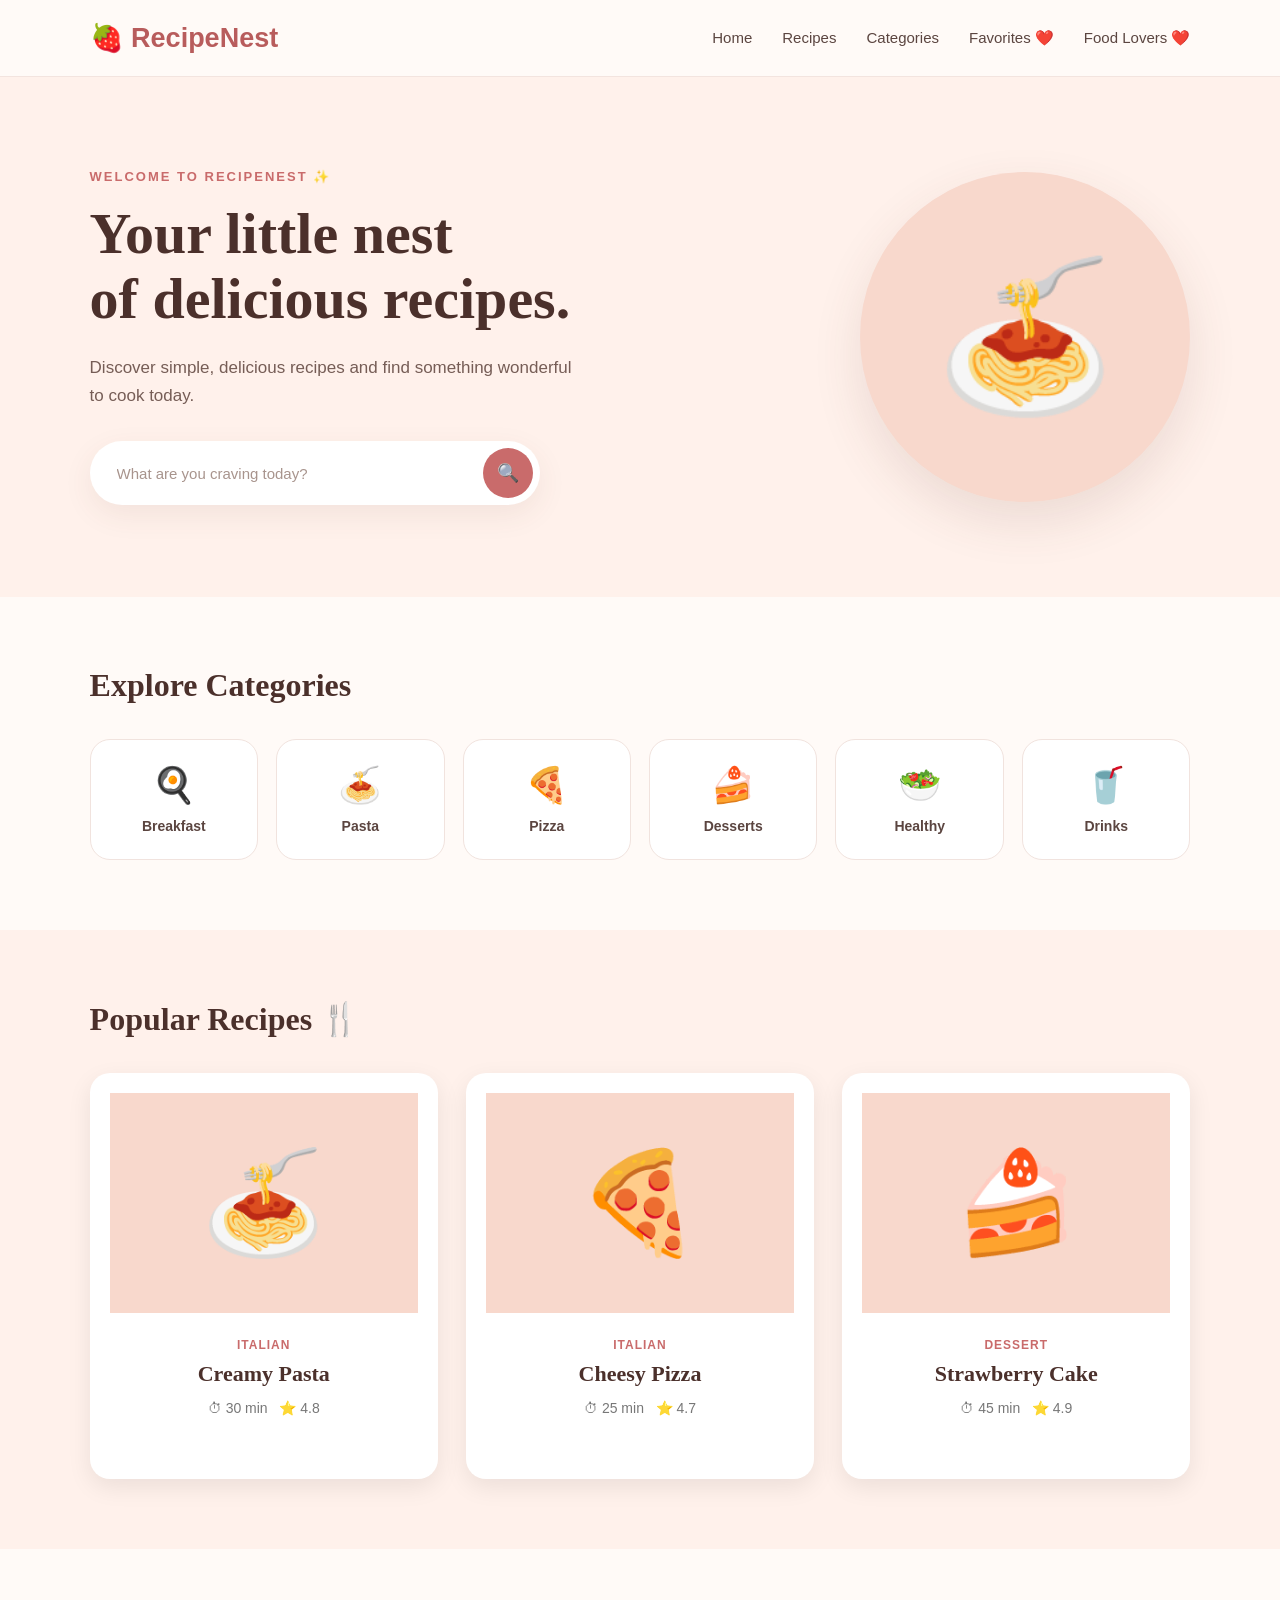
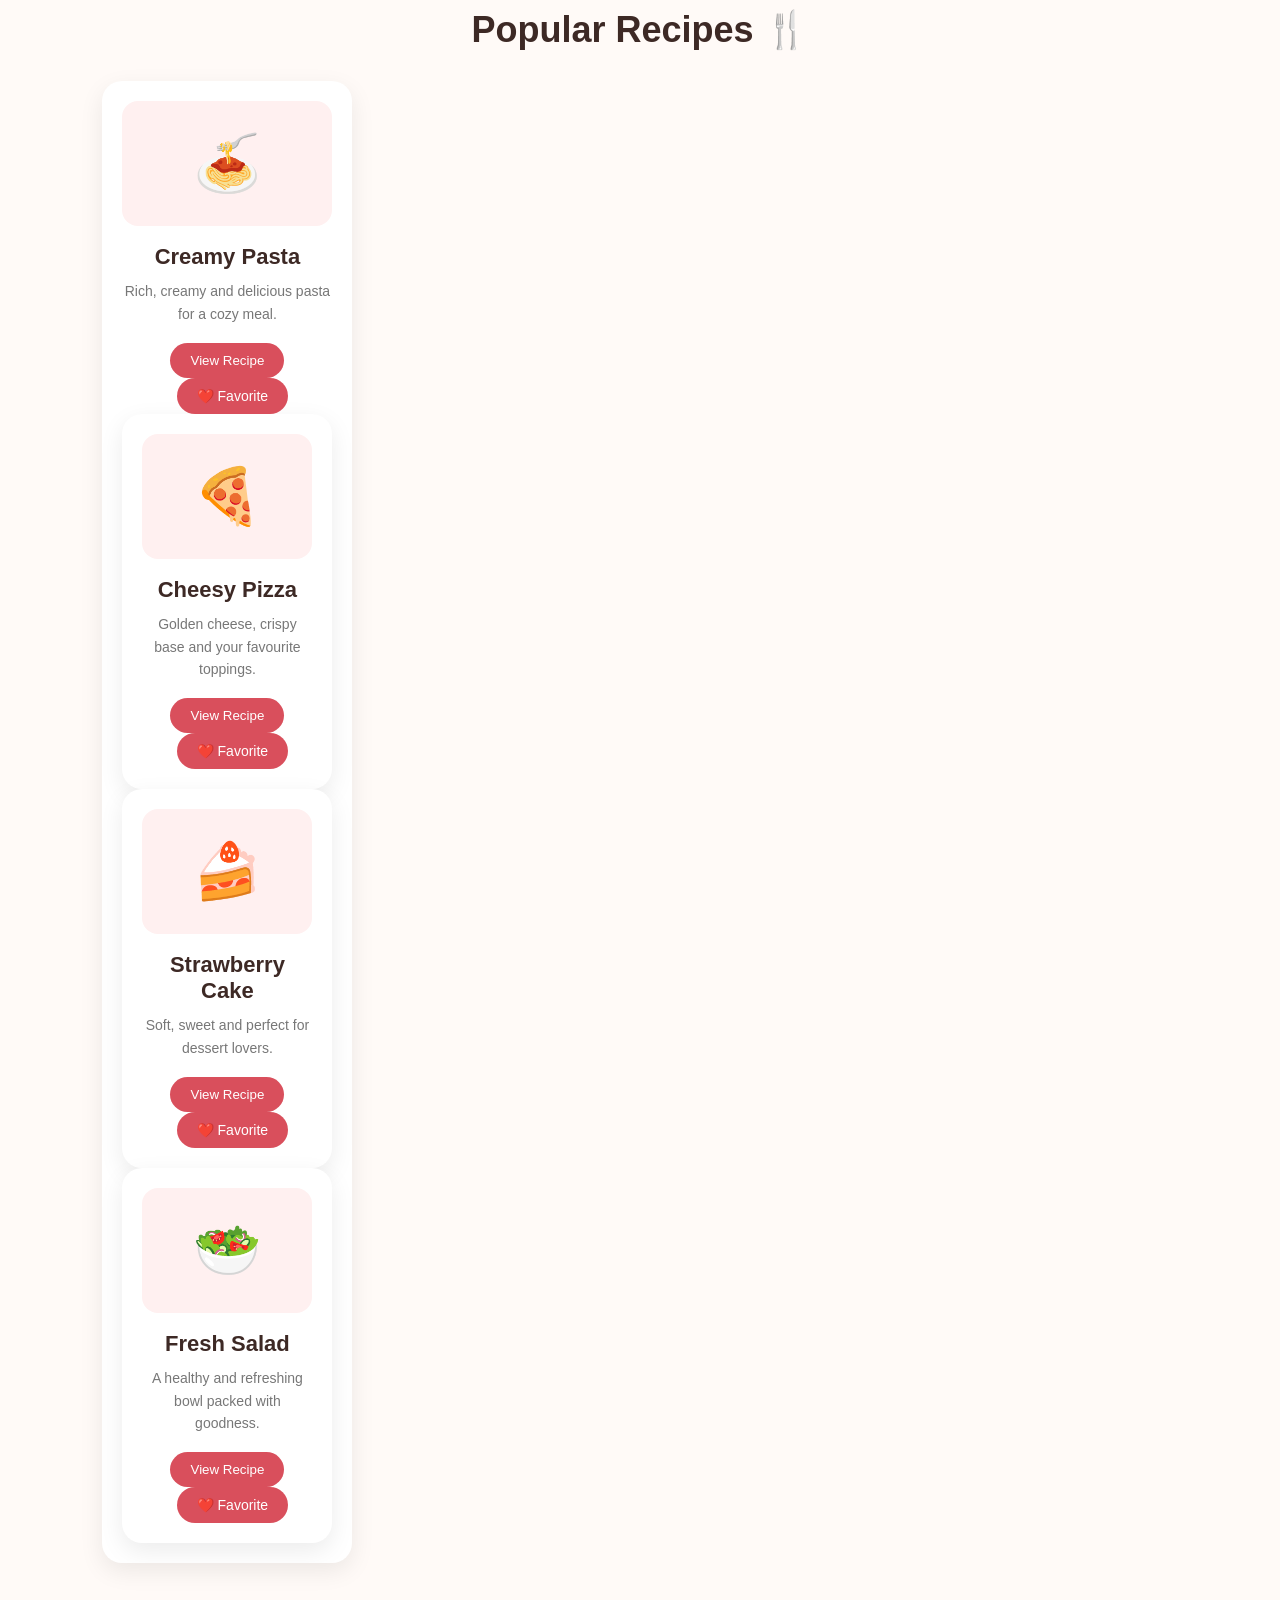
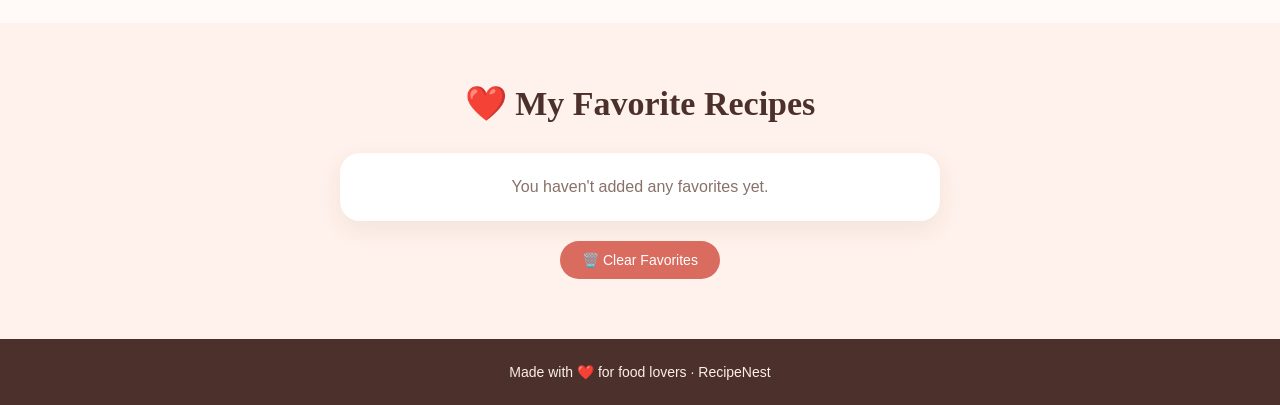
==== index.html @ f2e5ed8f "Add files via upload" ====
<!DOCTYPE html>
<html lang="en">
<head>
    <meta charset="UTF-8">
    <meta name="viewport" content="width=device-width, initial-scale=1.0">

    <title>RecipeNest</title>

    <link rel="stylesheet" href="style.css">
</head>

<body>

    <header>
        <div class="logo">🍓 RecipeNest</div>

        <nav>
    <a href="#">Home</a>
    <a href="#">Recipes</a>
    <a href="#">Categories</a>
    <a href="#" id="favoritesLink">Favorites ❤️</a>
    <a href="community.html">Food Lovers ❤️</a>
</nav>    

</header>


    <main>

        <section class="hero">

            <div class="hero-text">
                <p class="small-title">WELCOME TO RECIPENEST ✨</p>

                <h1>
                    Your little nest<br>
                    of delicious recipes.
                </h1>

                <p class="description">
                    Discover simple, delicious recipes and find
                    something wonderful to cook today.
                </p>

                <div class="search-box">
                    <input type="text" placeholder="What are you craving today?">
                    <button>🔍</button>
                </div>
            </div>

            <div class="hero-image">
                🍝
            </div>

        </section>


        <section class="categories">

            <h2>Explore Categories</h2>

            <div class="category-container">

                <div class="category-card">
                    🍳
                    <h3>Breakfast</h3>
                </div>

                <div class="category-card">
                    🍝
                    <h3>Pasta</h3>
                </div>

                <div class="category-card">
                    🍕
                    <h3>Pizza</h3>
                </div>

                <div class="category-card">
                    🍰
                    <h3>Desserts</h3>
                </div>

                <div class="category-card">
                    🥗
                    <h3>Healthy</h3>
                </div>

                <div class="category-card">
                    🥤
                    <h3>Drinks</h3>
                </div>

            </div>

        </section>


        <section class="popular">

            <h2>Popular Recipes 🍴</h2>

            <div class="recipe-container">

                <div class="recipe-card">
                    <div class="food-image">🍝</div>

                    <div class="recipe-info">
                        <span>Italian</span>
                        <h3>Creamy Pasta</h3>
                        <p>⏱ 30 min &nbsp; ⭐ 4.8</p>
                    </div>
                </div>


                <div class="recipe-card">
                    <div class="food-image">🍕</div>

                    <div class="recipe-info">
                        <span>Italian</span>
                        <h3>Cheesy Pizza</h3>
                        <p>⏱ 25 min &nbsp; ⭐ 4.7</p>
                    </div>
                </div>


                <div class="recipe-card">
                    <div class="food-image">🍰</div>

                    <div class="recipe-info">
                        <span>Dessert</span>
                        <h3>Strawberry Cake</h3>
                        <p>⏱ 45 min &nbsp; ⭐ 4.9</p>
                    </div>
                </div>

            </div>

        </section>

    <section class="recipes">
    <h2>Popular Recipes 🍴</h2>

    <div class="recipe-grid">

        <div class="recipe-card">
            <div class="recipe-image">🍝</div>
            <h3>Creamy Pasta</h3>
            <p>Rich, creamy and delicious pasta for a cozy meal.</p>
            <button>View Recipe</button>
             <button class="favorite-btn">❤️ Favorite</button>
        

         <div class="recipe-card">
            <div class="recipe-image">🍕</div>
            <h3>Cheesy Pizza</h3>
            <p>Golden cheese, crispy base and your favourite toppings.</p>
            <button>View Recipe</button>
            <button class="favorite-btn">❤️ Favorite</button>
        </div>

        <div class="recipe-card">
            <div class="recipe-image">🍰</div>
            <h3>Strawberry Cake</h3>
            <p>Soft, sweet and perfect for dessert lovers.</p>
            <button>View Recipe</button>
            <button class="favorite-btn">❤️ Favorite</button>       


</div>

        <div class="recipe-card">
            <div class="recipe-image">🥗</div>
            <h3>Fresh Salad</h3>
            <p>A healthy and refreshing bowl packed with goodness.</p>
            <button>View Recipe</button>
            <button class="favorite-btn">❤️ Favorite</button>
        

    </div>
</section>

<section class="favorites-section" id="favoritesSection">

    <h2>❤️ My Favorite Recipes</h2>

    <div id="favoriteRecipes">
        <p class="no-favorites">You haven't added any favorites yet.</p>
    </div>

   <button id="clearFavorites">🗑️ Clear Favorites</button>

</section>

    </main>


    <footer>
        <p>Made with ❤️ for food lovers · RecipeNest</p>
    </footer>


    <script src="script.js"></script>

</body>
</html>
---- style.css ----
/* ================================
   RecipeNest - Main Styles
   ================================ */

* {
    margin: 0;
    padding: 0;
    box-sizing: border-box;
}

body {
    font-family: "Segoe UI", Arial, sans-serif;
    background: #fffaf7;
    color: #3d2925;
}


/* ================================
   HEADER
   ================================ */

header {
    width: 100%;
    padding: 22px 7%;
    display: flex;
    justify-content: space-between;
    align-items: center;
    background: #fffaf7;
    border-bottom: 1px solid #f3e4df;
}

.logo {
    font-size: 27px;
    font-weight: 700;
    color: #b85c5c;
}

nav {
    display: flex;
    gap: 30px;
}

nav a {
    text-decoration: none;
    color: #5b4540;
    font-size: 15px;
    font-weight: 500;
    transition: 0.3s;
}

nav a:hover {
    color: #c96b6b;
}


/* ================================
   HERO SECTION
   ================================ */

.hero {
    min-height: 520px;
    padding: 70px 7%;
    display: flex;
    justify-content: space-between;
    align-items: center;
    background: #fff1eb;
}

.hero-text {
    max-width: 600px;
}

.small-title {
    color: #c96b6b;
    font-size: 13px;
    font-weight: 700;
    letter-spacing: 2px;
    margin-bottom: 18px;
}

.hero h1 {
    font-family: Georgia, serif;
    font-size: 58px;
    line-height: 1.12;
    color: #4b302b;
    margin-bottom: 22px;
}

.description {
    max-width: 500px;
    font-size: 17px;
    line-height: 1.7;
    color: #765d56;
    margin-bottom: 30px;
}


/* ================================
   SEARCH BOX
   ================================ */

.search-box {
    width: 450px;
    max-width: 100%;
    display: flex;
    background: white;
    border-radius: 50px;
    padding: 7px;
    box-shadow: 0 10px 30px rgba(100, 60, 50, 0.08);
}

.search-box input {
    flex: 1;
    border: none;
    outline: none;
    padding: 15px 20px;
    font-size: 15px;
    color: #4b302b;
    background: transparent;
}

.search-box input::placeholder {
    color: #a8948d;
}

.search-box button {
    width: 50px;
    height: 50px;
    border: none;
    border-radius: 50%;
    background: #c96b6b;
    color: white;
    font-size: 18px;
    cursor: pointer;
    transition: 0.3s;
}

.search-box button:hover {
    background: #a95050;
    transform: scale(1.05);
}


/* ================================
   HERO FOOD
   ================================ */

.hero-image {
    width: 330px;
    height: 330px;
    border-radius: 50%;
    background: #f8d8cc;
    display: flex;
    justify-content: center;
    align-items: center;
    font-size: 145px;
    box-shadow: 0 20px 50px rgba(100, 60, 50, 0.12);
}


/* ================================
   CATEGORIES
   ================================ */

.categories {
    padding: 70px 7%;
    background: #fffaf7;
}

.categories h2,
.popular h2 {
    font-family: Georgia, serif;
    font-size: 32px;
    color: #4b302b;
    margin-bottom: 35px;
}

.category-container {
    display: grid;
    grid-template-columns: repeat(6, 1fr);
    gap: 18px;
}

.category-card {
    background: white;
    border: 1px solid #f1e3de;
    border-radius: 20px;
    padding: 25px 10px;
    text-align: center;
    font-size: 35px;
    transition: 0.3s;
    cursor: pointer;
}

.category-card h3 {
    font-size: 14px;
    margin-top: 12px;
    color: #5b4540;
}

.category-card:hover {
    transform: translateY(-7px);
    box-shadow: 0 12px 30px rgba(100, 60, 50, 0.10);
}


/* ================================
   POPULAR RECIPES
   ================================ */

.popular {
    padding: 70px 7%;
    background: #fff1eb;
}

.recipe-container {
    display: grid;
    grid-template-columns: repeat(3, 1fr);
    gap: 28px;
}

.recipe-card {
    background: white;
    border-radius: 22px;
    overflow: hidden;
    box-shadow: 0 10px 30px rgba(100, 60, 50, 0.07);
    transition: 0.3s;
}

.recipe-card:hover {
    transform: translateY(-8px);
    box-shadow: 0 18px 35px rgba(100, 60, 50, 0.12);
}

.food-image {
    height: 220px;
    background: #f8d8cc;
    display: flex;
    justify-content: center;
    align-items: center;
    font-size: 100px;
}

.recipe-info {
    padding: 22px;
}

.recipe-info span {
    color: #c96b6b;
    font-size: 12px;
    font-weight: 700;
    text-transform: uppercase;
    letter-spacing: 1px;
}

.recipe-info h3 {
    font-family: Georgia, serif;
    font-size: 23px;
    margin: 8px 0 12px;
    color: #4b302b;
}

.recipe-info p {
    color: #88716a;
    font-size: 14px;
}


/* ================================
   FOOTER
   ================================ */

footer {
    text-align: center;
    padding: 25px;
    background: #4b302b;
    color: #fceee8;
    font-size: 14px;
}


/* ================================
   MOBILE RESPONSIVE DESIGN
   ================================ */

@media (max-width: 900px) {

    header {
        flex-direction: column;
        gap: 18px;
    }

    nav {
        gap: 15px;
        flex-wrap: wrap;
        justify-content: center;
    }

    .hero {
        flex-direction: column;
        text-align: center;
        gap: 50px;
    }

    .hero h1 {
        font-size: 42px;
    }

    .description {
        margin-left: auto;
        margin-right: auto;
    }

    .category-container {
        grid-template-columns: repeat(3, 1fr);
    }

    .recipe-container {
        grid-template-columns: 1fr;
    }
}


@media (max-width: 500px) {

    .hero {
        padding: 50px 5%;
    }

    .hero h1 {
        font-size: 36px;
    }

    .hero-image {
        width: 240px;
        height: 240px;
        font-size: 100px;
    }

    .category-container {
        grid-template-columns: repeat(2, 1fr);
    }

    .categories,
    .popular {
        padding: 50px 5%;
    }
}

/* Popular Recipes */

.recipes {
    padding: 60px 8%;
}

.recipes h2 {
    font-size: 36px;
    margin-bottom: 30px;
    text-align: center;
}

.recipe-grid {
    display: grid;
    grid-template-columns: repeat(4, 1fr);
    gap: 25px;
}

.recipe-card {
    background: #fff;
    border-radius: 20px;
    padding: 20px;
    box-shadow: 0 8px 25px rgba(0, 0, 0, 0.08);
    transition: 0.3s;
    text-align: center;
}

.recipe-card:hover {
    transform: translateY(-8px);
}

.recipe-image {
    background: #fff0f0;
    border-radius: 16px;
    padding: 30px;
    font-size: 55px;
    margin-bottom: 18px;
}

.recipe-card h3 {
    font-size: 22px;
    margin-bottom: 10px;
}

.recipe-card p {
    color: #777;
    font-size: 14px;
    line-height: 1.6;
    margin-bottom: 18px;
}

.recipe-card button {
    background: #d94f5c;
    color: white;
    border: none;
    padding: 10px 20px;
    border-radius: 25px;
    cursor: pointer;
}

.recipe-card button:hover {
    background: #b93645;
}


/* Favorite Button */

.favorite-btn {
    margin-left: 10px;
    padding: 10px 18px;
    border: none;
    border-radius: 20px;
    background: #f8d8cc;
    color: #8f4f4f;
    cursor: pointer;
    font-size: 14px;
    transition: 0.3s;
}

.favorite-btn:hover {
    background: #e9b8aa;
    transform: translateY(-2px);
}

/* Favorites Section */

.favorites-section {
    padding: 60px 8%;
    background: #fff1eb;
    text-align: center;
}

.favorites-section h2 {
    font-family: Georgia, serif;
    font-size: 34px;
    color: #4b302b;
    margin-bottom: 30px;
}

#favoriteRecipes {
    background: white;
    padding: 25px;
    border-radius: 20px;
    max-width: 600px;
    margin: auto;
    box-shadow: 0 8px 25px rgba(100, 60, 50, 0.08);
}

.no-favorites {
    color: #88716a;
    font-size: 16px;
}



/* Favorite Recipe Item */

#favoriteRecipes p:not(.no-favorites) {
    background: #fff1eb;
    padding: 15px 20px;
    border-radius: 15px;
    margin: 12px 0;
    text-align: left;
    font-weight: 600;
    box-shadow: 0 5px 15px rgba(100, 60, 50, 0.08);
    transition: 0.3s;
}

#favoriteRecipes p:not(.no-favorites):hover {
    transform: translateX(5px);
}


/* Clear Favorites Button */

#clearFavorites {
    margin-top: 20px;
    padding: 11px 22px;
    border: none;
    border-radius: 25px;
    background: #d96b5f;
    color: white;
    font-size: 14px;
    cursor: pointer;
    transition: 0.3s;
}

#clearFavorites:hover {
    background: #b94f45;
    transform: translateY(-2px);
}



/* Food Lovers Community Page */

.community-hero {
    padding: 80px 8%;
    text-align: center;
    background: #fff1eb;
}

.community-hero h1 {
    font-family: Georgia, serif;
    font-size: 48px;
    line-height: 1.15;
    color: #4b302b;
    margin-bottom: 20px;
}

.community-hero p:last-child {
    max-width: 600px;
    margin: 0 auto;
    color: #765d56;
    font-size: 17px;
    line-height: 1.7;
}

.food-lovers {
    padding: 70px 8%;
    background: #fffaf7;
}

.food-lovers h2 {
    text-align: center;
    font-family: Georgia, serif;
    font-size: 34px;
    color: #4b302b;
    margin-bottom: 40px;
}

.lover-grid {
    display: grid;
    grid-template-columns: repeat(4, 1fr);
    gap: 25px;
}

.lover-card {
    background: white;
    padding: 30px 20px;
    border-radius: 22px;
    text-align: center;
    box-shadow: 0 8px 25px rgba(100, 60, 50, 0.08);
    transition: 0.3s;
}

.lover-card:hover {
    transform: translateY(-7px);
}

.lover-icon {
    width: 80px;
    height: 80px;
    margin: 0 auto 18px;
    border-radius: 50%;
    background: #f8d8cc;
    display: flex;
    align-items: center;
    justify-content: center;
    font-size: 42px;
}

.lover-card h3 {
    font-family: Georgia, serif;
    font-size: 23px;
    color: #4b302b;
    margin-bottom: 12px;
}

.lover-card p {
    color: #c96b6b;
    font-weight: 600;
    margin-bottom: 10px;
}

.lover-card span {
    color: #88716a;
    font-size: 14px;
}

@media (max-width: 900px) {
    .lover-grid {
        grid-template-columns: repeat(2, 1fr);
    }
}

@media (max-width: 500px) {
    .lover-grid {
        grid-template-columns: 1fr;
    }

    .community-hero h1 {
        font-size: 36px;
    }
}

.rating {
    margin: 10px 0;
    font-size: 16px;
    letter-spacing: 2px;
}


.review {
    margin-top: 15px;
    padding: 12px 15px;
    background: #fff1eb;
    border-radius: 12px;
    color: #765d56;
    font-size: 14px;
    line-height: 1.5;
    font-style: italic;
}


.like-btn {
    margin-top: 15px;
    padding: 10px 20px;
    border: none;
    border-radius: 20px;
    background: #f8d8cc;
    color: #8f4f4f;
    font-size: 14px;
    cursor: pointer;
    transition: 0.3s;
}

.like-btn:hover {
    background: #e9b8aa;
    transform: translateY(-2px);
}
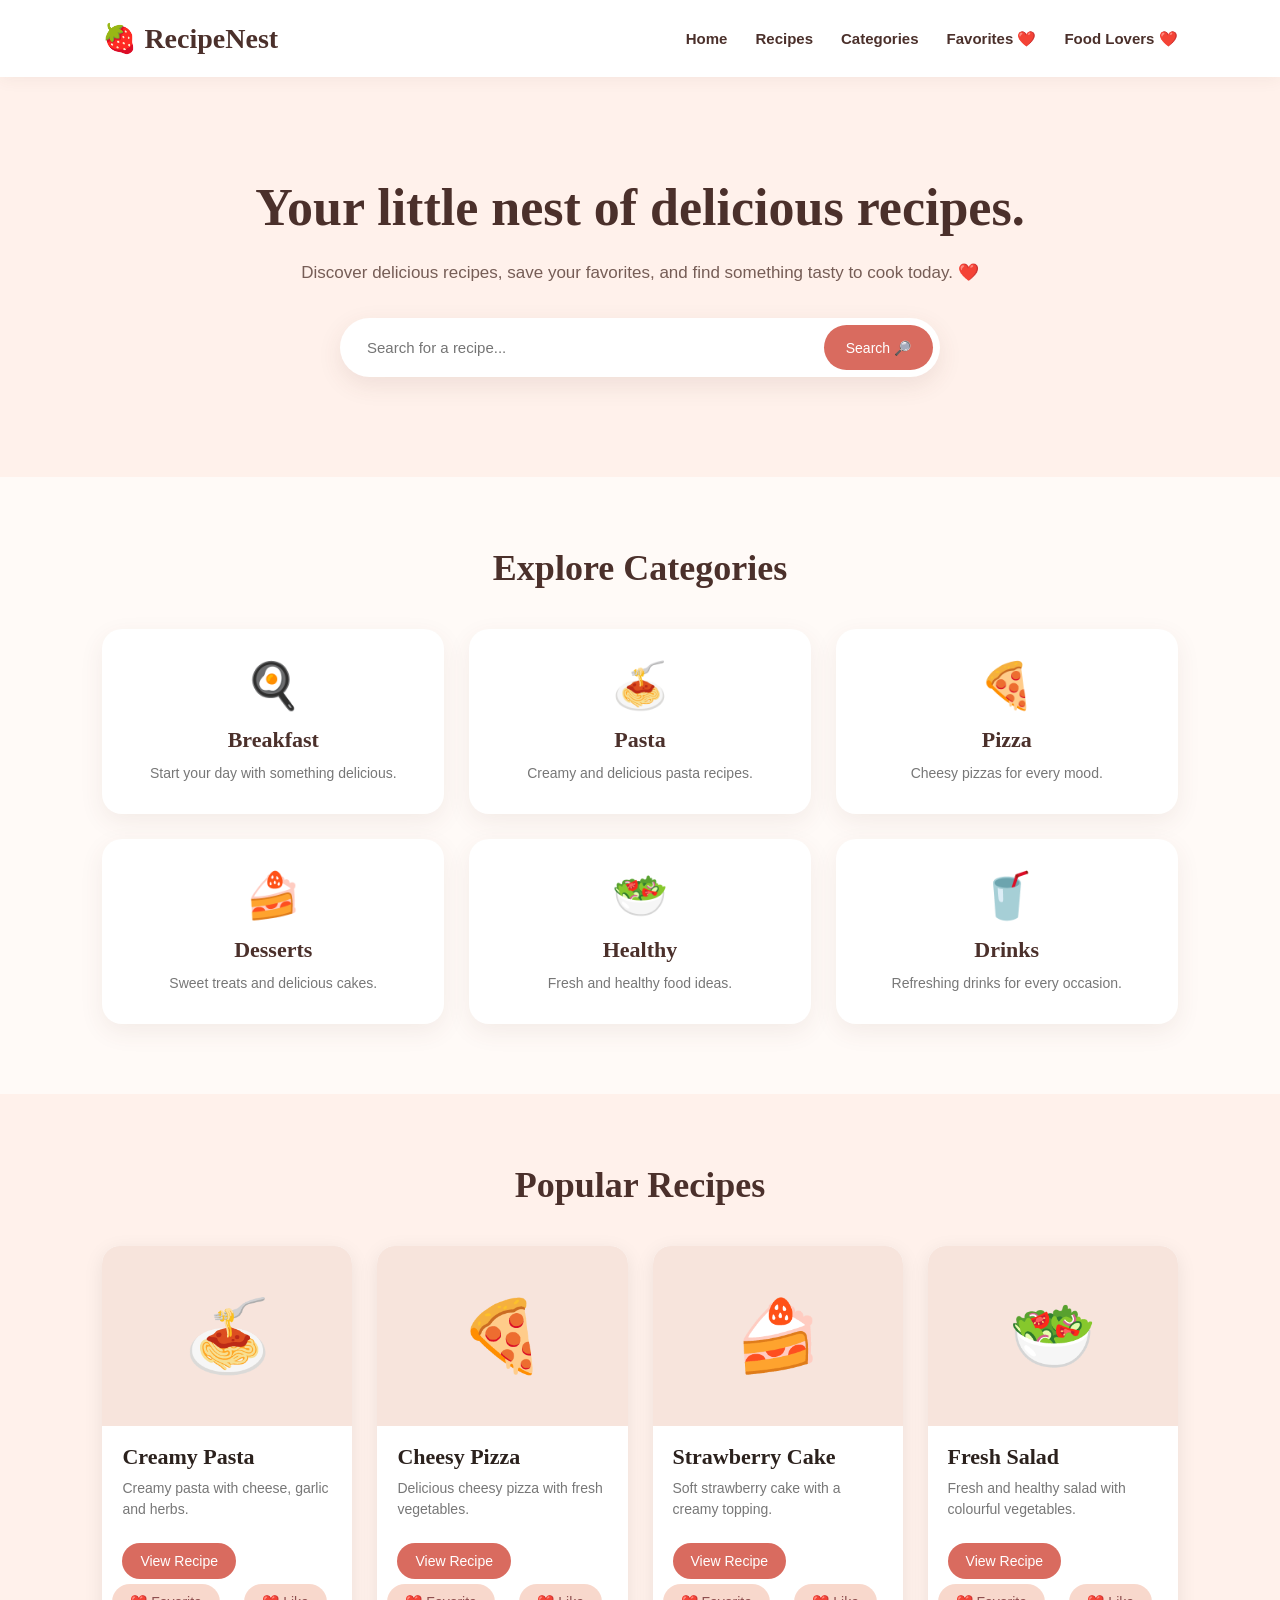
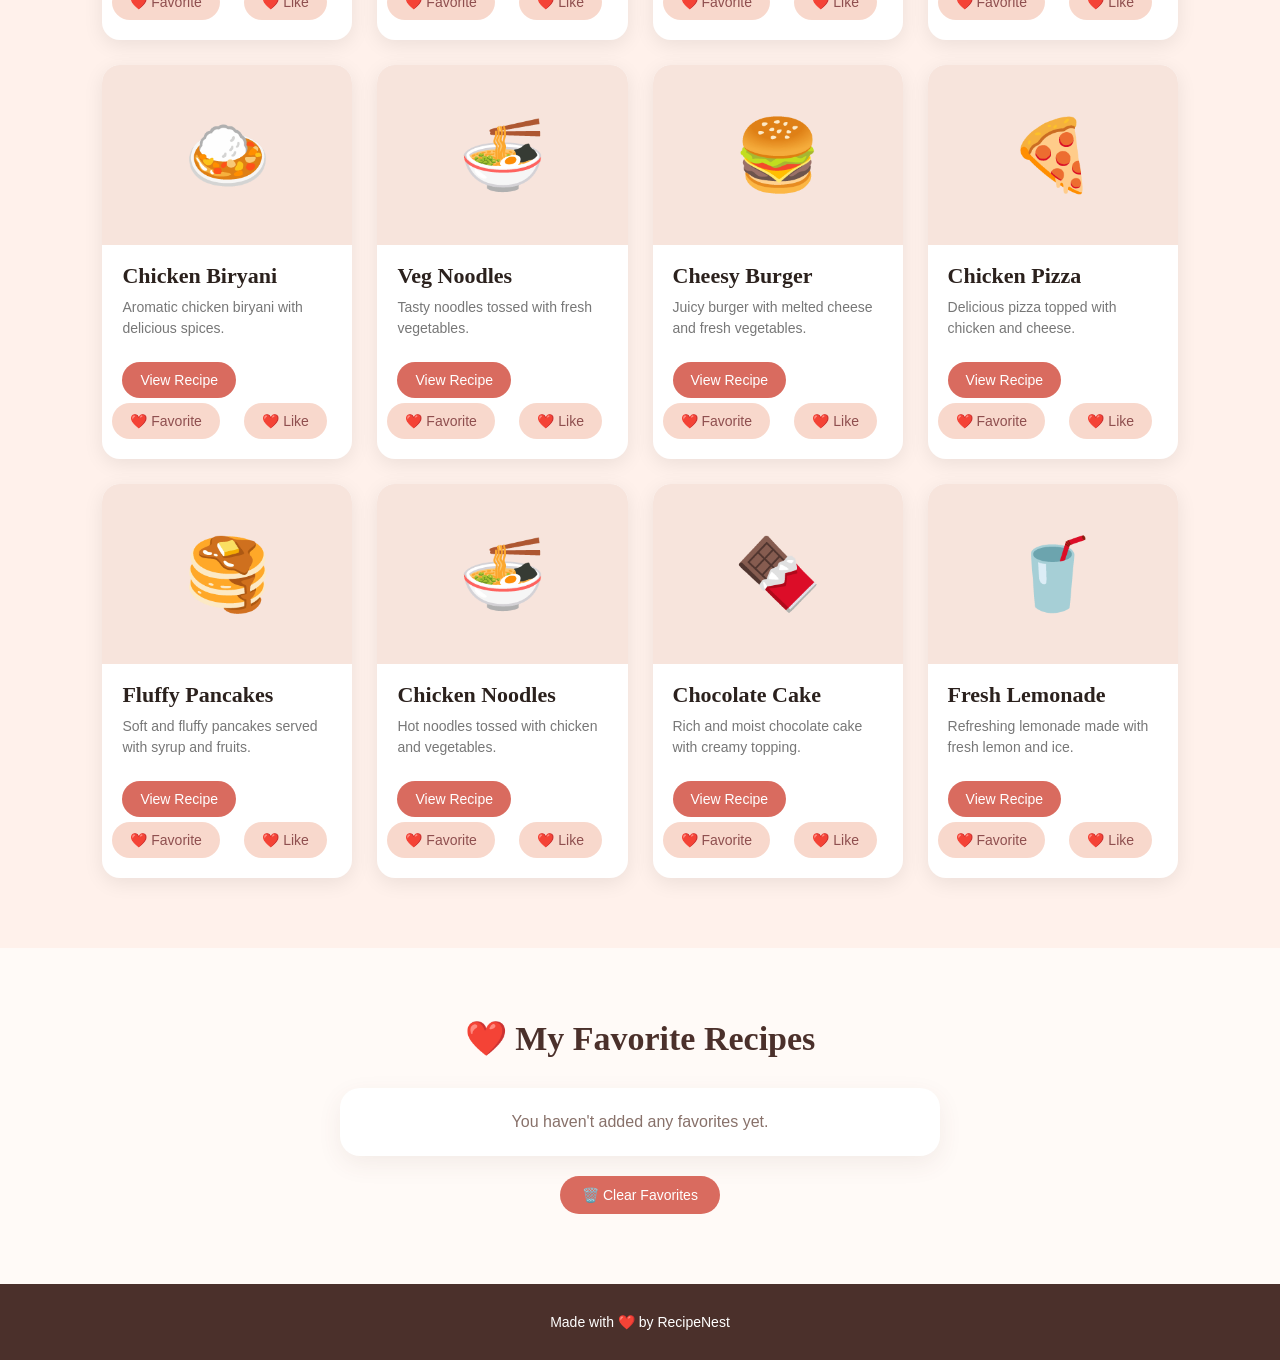
==== commit 92963ecb: "Add files via upload" ====
--- a/index.html
+++ b/index.html
@@ -1,5 +1,6 @@
 <!DOCTYPE html>
 <html lang="en">
+
 <head>
     <meta charset="UTF-8">
     <meta name="viewport" content="width=device-width, initial-scale=1.0">
@@ -11,196 +12,633 @@
 
 <body>
 
+    <!-- HEADER -->
+
     <header>
-        <div class="logo">🍓 RecipeNest</div>
+
+        <div class="logo">
+            🍓 RecipeNest
+        </div>
 
         <nav>
-    <a href="#">Home</a>
-    <a href="#">Recipes</a>
-    <a href="#">Categories</a>
-    <a href="#" id="favoritesLink">Favorites ❤️</a>
-    <a href="community.html">Food Lovers ❤️</a>
-</nav>    
-
-</header>
-
-
-    <main>
-
-        <section class="hero">
-
-            <div class="hero-text">
-                <p class="small-title">WELCOME TO RECIPENEST ✨</p>
-
-                <h1>
-                    Your little nest<br>
-                    of delicious recipes.
-                </h1>
-
-                <p class="description">
-                    Discover simple, delicious recipes and find
-                    something wonderful to cook today.
-                </p>
-
-                <div class="search-box">
-                    <input type="text" placeholder="What are you craving today?">
-                    <button>🔍</button>
-                </div>
-            </div>
-
-            <div class="hero-image">
-                🍝
-            </div>
-
-        </section>
-
-
-        <section class="categories">
-
-            <h2>Explore Categories</h2>
-
-            <div class="category-container">
-
-                <div class="category-card">
+
+            <a href="#">Home</a>
+
+            <a href="#recipes">Recipes</a>
+
+            <a href="#categories">Categories</a>
+
+            <a href="#" id="favoritesLink">
+                Favorites ❤️
+            </a>
+
+            <a href="community.html">
+                Food Lovers ❤️
+            </a>
+
+        </nav>
+
+    </header>
+
+
+    <!-- HERO SECTION -->
+
+    <section class="hero">
+
+        <div class="hero-content">
+
+            <h1>
+                Your little nest of delicious recipes.
+            </h1>
+
+            <p>
+                Discover delicious recipes, save your favorites,
+                and find something tasty to cook today. ❤️
+            </p>
+
+
+            <!-- SEARCH -->
+
+            <div class="search-box">
+
+                <input
+                    type="text"
+                    placeholder="Search for a recipe..."
+                >
+
+                <button>
+                    Search 🔎
+                </button>
+
+            </div>
+
+        </div>
+
+    </section>
+
+
+    <!-- CATEGORIES -->
+
+    <section class="categories" id="categories">
+
+        <h2>
+            Explore Categories
+        </h2>
+
+
+        <div class="category-grid">
+
+
+            <!-- BREAKFAST -->
+
+            <div class="category-card">
+
+                <div class="category-icon">
                     🍳
-                    <h3>Breakfast</h3>
-                </div>
-
-                <div class="category-card">
+                </div>
+
+                <h3>
+                    Breakfast
+                </h3>
+
+                <p>
+                    Start your day with something delicious.
+                </p>
+
+            </div>
+
+
+            <!-- PASTA -->
+
+            <div class="category-card">
+
+                <div class="category-icon">
                     🍝
-                    <h3>Pasta</h3>
-                </div>
-
-                <div class="category-card">
+                </div>
+
+                <h3>
+                    Pasta
+                </h3>
+
+                <p>
+                    Creamy and delicious pasta recipes.
+                </p>
+
+            </div>
+
+
+            <!-- PIZZA -->
+
+            <div class="category-card">
+
+                <div class="category-icon">
                     🍕
-                    <h3>Pizza</h3>
-                </div>
-
-                <div class="category-card">
+                </div>
+
+                <h3>
+                    Pizza
+                </h3>
+
+                <p>
+                    Cheesy pizzas for every mood.
+                </p>
+
+            </div>
+
+
+            <!-- DESSERTS -->
+
+            <div class="category-card">
+
+                <div class="category-icon">
                     🍰
-                    <h3>Desserts</h3>
-                </div>
-
-                <div class="category-card">
+                </div>
+
+                <h3>
+                    Desserts
+                </h3>
+
+                <p>
+                    Sweet treats and delicious cakes.
+                </p>
+
+            </div>
+
+
+            <!-- HEALTHY -->
+
+            <div class="category-card">
+
+                <div class="category-icon">
                     🥗
-                    <h3>Healthy</h3>
-                </div>
-
-                <div class="category-card">
+                </div>
+
+                <h3>
+                    Healthy
+                </h3>
+
+                <p>
+                    Fresh and healthy food ideas.
+                </p>
+
+            </div>
+
+
+            <!-- DRINKS -->
+
+            <div class="category-card">
+
+                <div class="category-icon">
                     🥤
-                    <h3>Drinks</h3>
-                </div>
-
-            </div>
-
-        </section>
-
-
-        <section class="popular">
-
-            <h2>Popular Recipes 🍴</h2>
-
-            <div class="recipe-container">
-
-                <div class="recipe-card">
-                    <div class="food-image">🍝</div>
-
-                    <div class="recipe-info">
-                        <span>Italian</span>
-                        <h3>Creamy Pasta</h3>
-                        <p>⏱ 30 min &nbsp; ⭐ 4.8</p>
-                    </div>
-                </div>
-
-
-                <div class="recipe-card">
-                    <div class="food-image">🍕</div>
-
-                    <div class="recipe-info">
-                        <span>Italian</span>
-                        <h3>Cheesy Pizza</h3>
-                        <p>⏱ 25 min &nbsp; ⭐ 4.7</p>
-                    </div>
-                </div>
-
-
-                <div class="recipe-card">
-                    <div class="food-image">🍰</div>
-
-                    <div class="recipe-info">
-                        <span>Dessert</span>
-                        <h3>Strawberry Cake</h3>
-                        <p>⏱ 45 min &nbsp; ⭐ 4.9</p>
-                    </div>
-                </div>
-
-            </div>
-
-        </section>
-
-    <section class="recipes">
-    <h2>Popular Recipes 🍴</h2>
-
-    <div class="recipe-grid">
-
-        <div class="recipe-card">
-            <div class="recipe-image">🍝</div>
-            <h3>Creamy Pasta</h3>
-            <p>Rich, creamy and delicious pasta for a cozy meal.</p>
-            <button>View Recipe</button>
-             <button class="favorite-btn">❤️ Favorite</button>
-        
-
-         <div class="recipe-card">
-            <div class="recipe-image">🍕</div>
-            <h3>Cheesy Pizza</h3>
-            <p>Golden cheese, crispy base and your favourite toppings.</p>
-            <button>View Recipe</button>
-            <button class="favorite-btn">❤️ Favorite</button>
+                </div>
+
+                <h3>
+                    Drinks
+                </h3>
+
+                <p>
+                    Refreshing drinks for every occasion.
+                </p>
+
+            </div>
+
         </div>
 
-        <div class="recipe-card">
-            <div class="recipe-image">🍰</div>
-            <h3>Strawberry Cake</h3>
-            <p>Soft, sweet and perfect for dessert lovers.</p>
-            <button>View Recipe</button>
-            <button class="favorite-btn">❤️ Favorite</button>       
-
-
-</div>
-
-        <div class="recipe-card">
-            <div class="recipe-image">🥗</div>
-            <h3>Fresh Salad</h3>
-            <p>A healthy and refreshing bowl packed with goodness.</p>
-            <button>View Recipe</button>
-            <button class="favorite-btn">❤️ Favorite</button>
-        
-
-    </div>
-</section>
-
-<section class="favorites-section" id="favoritesSection">
-
-    <h2>❤️ My Favorite Recipes</h2>
-
-    <div id="favoriteRecipes">
-        <p class="no-favorites">You haven't added any favorites yet.</p>
-    </div>
-
-   <button id="clearFavorites">🗑️ Clear Favorites</button>
-
-</section>
-
-    </main>
-
+    </section>
+
+
+    <!-- RECIPES -->
+
+    <section class="recipes" id="recipes">
+
+        <h2>
+            Popular Recipes
+        </h2>
+
+
+        <div class="recipe-grid">
+
+
+            <!-- CREAMY PASTA -->
+
+            <div class="recipe-card">
+
+                <div class="recipe-image">
+                    🍝
+                </div>
+
+                <h3>
+                    Creamy Pasta
+                </h3>
+
+                <p>
+                    Creamy pasta with cheese, garlic and herbs.
+                </p>
+
+                <button>
+                    View Recipe
+                </button>
+
+                <button class="favorite-btn">
+                    ❤️ Favorite
+                </button>
+
+                <button class="like-btn">
+                    ❤️ Like
+                </button>
+
+            </div>
+
+
+            <!-- CHEESY PIZZA -->
+
+            <div class="recipe-card">
+
+                <div class="recipe-image">
+                    🍕
+                </div>
+
+                <h3>
+                    Cheesy Pizza
+                </h3>
+
+                <p>
+                    Delicious cheesy pizza with fresh vegetables.
+                </p>
+
+                <button>
+                    View Recipe
+                </button>
+
+                <button class="favorite-btn">
+                    ❤️ Favorite
+                </button>
+
+                <button class="like-btn">
+                    ❤️ Like
+                </button>
+
+            </div>
+
+
+            <!-- STRAWBERRY CAKE -->
+
+            <div class="recipe-card">
+
+                <div class="recipe-image">
+                    🍰
+                </div>
+
+                <h3>
+                    Strawberry Cake
+                </h3>
+
+                <p>
+                    Soft strawberry cake with a creamy topping.
+                </p>
+
+                <button>
+                    View Recipe
+                </button>
+
+                <button class="favorite-btn">
+                    ❤️ Favorite
+                </button>
+
+                <button class="like-btn">
+                    ❤️ Like
+                </button>
+
+            </div>
+
+
+            <!-- FRESH SALAD -->
+
+            <div class="recipe-card">
+
+                <div class="recipe-image">
+                    🥗
+                </div>
+
+                <h3>
+                    Fresh Salad
+                </h3>
+
+                <p>
+                    Fresh and healthy salad with colourful vegetables.
+                </p>
+
+                <button>
+                    View Recipe
+                </button>
+
+                <button class="favorite-btn">
+                    ❤️ Favorite
+                </button>
+
+                <button class="like-btn">
+                    ❤️ Like
+                </button>
+
+            </div>
+
+
+            <!-- CHICKEN BIRYANI -->
+
+            <div class="recipe-card">
+
+                <div class="recipe-image">
+                    🍛
+                </div>
+
+                <h3>
+                    Chicken Biryani
+                </h3>
+
+                <p>
+                    Aromatic chicken biryani with delicious spices.
+                </p>
+
+                <button>
+                    View Recipe
+                </button>
+
+                <button class="favorite-btn">
+                    ❤️ Favorite
+                </button>
+
+                <button class="like-btn">
+                    ❤️ Like
+                </button>
+
+            </div>
+
+
+            <!-- VEG NOODLES -->
+
+            <div class="recipe-card">
+
+                <div class="recipe-image">
+                    🍜
+                </div>
+
+                <h3>
+                    Veg Noodles
+                </h3>
+
+                <p>
+                    Tasty noodles tossed with fresh vegetables.
+                </p>
+
+                <button>
+                    View Recipe
+                </button>
+
+                <button class="favorite-btn">
+                    ❤️ Favorite
+                </button>
+
+                <button class="like-btn">
+                    ❤️ Like
+                </button>
+
+            </div>
+
+
+            <!-- CHEESY BURGER -->
+
+            <div class="recipe-card">
+
+                <div class="recipe-image">
+                    🍔
+                </div>
+
+                <h3>
+                    Cheesy Burger
+                </h3>
+
+                <p>
+                    Juicy burger with melted cheese and fresh vegetables.
+                </p>
+
+                <button>
+                    View Recipe
+                </button>
+
+                <button class="favorite-btn">
+                    ❤️ Favorite
+                </button>
+
+                <button class="like-btn">
+                    ❤️ Like
+                </button>
+
+            </div>
+
+
+            <!-- CHICKEN PIZZA -->
+
+            <div class="recipe-card">
+
+                <div class="recipe-image">
+                    🍕
+                </div>
+
+                <h3>
+                    Chicken Pizza
+                </h3>
+
+                <p>
+                    Delicious pizza topped with chicken and cheese.
+                </p>
+
+                <button>
+                    View Recipe
+                </button>
+
+                <button class="favorite-btn">
+                    ❤️ Favorite
+                </button>
+
+                <button class="like-btn">
+                    ❤️ Like
+                </button>
+
+            </div>
+
+
+            <!-- FLUFFY PANCAKES -->
+
+            <div class="recipe-card">
+
+                <div class="recipe-image">
+                    🥞
+                </div>
+
+                <h3>
+                    Fluffy Pancakes
+                </h3>
+
+                <p>
+                    Soft and fluffy pancakes served with syrup and fruits.
+                </p>
+
+                <button>
+                    View Recipe
+                </button>
+
+                <button class="favorite-btn">
+                    ❤️ Favorite
+                </button>
+
+                <button class="like-btn">
+                    ❤️ Like
+                </button>
+
+            </div>
+
+
+            <!-- CHICKEN NOODLES -->
+
+            <div class="recipe-card">
+
+                <div class="recipe-image">
+                    🍜
+                </div>
+
+                <h3>
+                    Chicken Noodles
+                </h3>
+
+                <p>
+                    Hot noodles tossed with chicken and vegetables.
+                </p>
+
+                <button>
+                    View Recipe
+                </button>
+
+                <button class="favorite-btn">
+                    ❤️ Favorite
+                </button>
+
+                <button class="like-btn">
+                    ❤️ Like
+                </button>
+
+            </div>
+
+
+            <!-- CHOCOLATE CAKE -->
+
+            <div class="recipe-card">
+
+                <div class="recipe-image">
+                    🍫
+                </div>
+
+                <h3>
+                    Chocolate Cake
+                </h3>
+
+                <p>
+                    Rich and moist chocolate cake with creamy topping.
+                </p>
+
+                <button>
+                    View Recipe
+                </button>
+
+                <button class="favorite-btn">
+                    ❤️ Favorite
+                </button>
+
+                <button class="like-btn">
+                    ❤️ Like
+                </button>
+
+            </div>
+
+
+            <!-- FRESH LEMONADE -->
+
+            <div class="recipe-card">
+
+                <div class="recipe-image">
+                    🥤
+                </div>
+
+                <h3>
+                    Fresh Lemonade
+                </h3>
+
+                <p>
+                    Refreshing lemonade made with fresh lemon and ice.
+                </p>
+
+                <button>
+                    View Recipe
+                </button>
+
+                <button class="favorite-btn">
+                    ❤️ Favorite
+                </button>
+
+                <button class="like-btn">
+                    ❤️ Like
+                </button>
+
+            </div>
+
+
+        </div>
+
+    </section>
+
+
+    <!-- FAVORITES -->
+
+    <section
+        class="favorites-section"
+        id="favoritesSection"
+    >
+
+        <h2>
+            ❤️ My Favorite Recipes
+        </h2>
+
+
+        <div id="favoriteRecipes">
+
+            <p class="no-favorites">
+                You haven't added any favorites yet.
+            </p>
+
+        </div>
+
+
+        <button id="clearFavorites">
+            🗑️ Clear Favorites
+        </button>
+
+    </section>
+
+
+    <!-- FOOTER -->
 
     <footer>
-        <p>Made with ❤️ for food lovers · RecipeNest</p>
+
+        <p>
+            Made with ❤️ by RecipeNest
+        </p>
+
     </footer>
 
 
+    <!-- JAVASCRIPT -->
+
     <script src="script.js"></script>
 
 </body>
+
 </html>
--- a/style.css
+++ b/style.css
@@ -1,6 +1,11 @@
-/* ================================
-   RecipeNest - Main Styles
-   ================================ */
+/* ========================================
+   RECIPENEST - COMPLETE STYLE
+   ======================================== */
+
+
+/* ========================================
+   BASIC RESET
+   ======================================== */
 
 * {
     margin: 0;
@@ -8,434 +13,346 @@
     box-sizing: border-box;
 }
 
+html {
+    scroll-behavior: smooth;
+}
+
 body {
-    font-family: "Segoe UI", Arial, sans-serif;
+    font-family: Arial, sans-serif;
     background: #fffaf7;
-    color: #3d2925;
-}
-
-
-/* ================================
+    color: #2b211d;
+}
+
+a {
+    text-decoration: none;
+}
+
+
+/* ========================================
    HEADER
-   ================================ */
+   ======================================== */
 
 header {
     width: 100%;
-    padding: 22px 7%;
+    padding: 22px 8%;
     display: flex;
     justify-content: space-between;
     align-items: center;
-    background: #fffaf7;
-    border-bottom: 1px solid #f3e4df;
+    background: white;
+    box-shadow: 0 3px 15px rgba(100, 60, 50, 0.06);
+    position: sticky;
+    top: 0;
+    z-index: 1000;
 }
 
 .logo {
-    font-size: 27px;
-    font-weight: 700;
-    color: #b85c5c;
+    font-family: Georgia, serif;
+    font-size: 28px;
+    font-weight: bold;
+    color: #4b302b;
 }
 
 nav {
     display: flex;
-    gap: 30px;
+    align-items: center;
+    gap: 28px;
 }
 
 nav a {
-    text-decoration: none;
-    color: #5b4540;
+    color: #4b302b;
     font-size: 15px;
-    font-weight: 500;
+    font-weight: 600;
     transition: 0.3s;
 }
 
 nav a:hover {
-    color: #c96b6b;
-}
-
-
-/* ================================
-   HERO SECTION
-   ================================ */
+    color: #d96b5f;
+}
+
+
+/* ========================================
+   HERO
+   ======================================== */
 
 .hero {
-    min-height: 520px;
-    padding: 70px 7%;
-    display: flex;
-    justify-content: space-between;
-    align-items: center;
+    padding: 100px 8%;
     background: #fff1eb;
-}
-
-.hero-text {
-    max-width: 600px;
-}
-
-.small-title {
-    color: #c96b6b;
-    font-size: 13px;
-    font-weight: 700;
-    letter-spacing: 2px;
-    margin-bottom: 18px;
+    text-align: center;
+}
+
+.hero-content {
+    max-width: 1000px;
+    margin: auto;
 }
 
 .hero h1 {
     font-family: Georgia, serif;
-    font-size: 58px;
-    line-height: 1.12;
-    color: #4b302b;
-    margin-bottom: 22px;
-}
-
-.description {
-    max-width: 500px;
+    font-size: 52px;
+    line-height: 1.2;
+    color: #4b302b;
+    margin-bottom: 20px;
+}
+
+.hero p {
+    max-width: 700px;
+    margin: 0 auto 30px;
+    color: #765d56;
     font-size: 17px;
     line-height: 1.7;
-    color: #765d56;
-    margin-bottom: 30px;
-}
-
-
-/* ================================
+}
+
+
+/* ========================================
    SEARCH BOX
-   ================================ */
+   ======================================== */
 
 .search-box {
-    width: 450px;
-    max-width: 100%;
+    max-width: 600px;
+    margin: auto;
     display: flex;
     background: white;
-    border-radius: 50px;
+    border-radius: 30px;
     padding: 7px;
-    box-shadow: 0 10px 30px rgba(100, 60, 50, 0.08);
+    box-shadow: 0 8px 25px rgba(100, 60, 50, 0.10);
 }
 
 .search-box input {
     flex: 1;
     border: none;
     outline: none;
-    padding: 15px 20px;
+    padding: 14px 20px;
+    border-radius: 25px;
     font-size: 15px;
-    color: #4b302b;
-    background: transparent;
-}
-
-.search-box input::placeholder {
-    color: #a8948d;
 }
 
 .search-box button {
-    width: 50px;
-    height: 50px;
     border: none;
-    border-radius: 50%;
-    background: #c96b6b;
+    border-radius: 25px;
+    padding: 12px 22px;
+    background: #d96b5f;
     color: white;
-    font-size: 18px;
     cursor: pointer;
-    transition: 0.3s;
+    font-size: 14px;
 }
 
 .search-box button:hover {
-    background: #a95050;
-    transform: scale(1.05);
-}
-
-
-/* ================================
-   HERO FOOD
-   ================================ */
-
-.hero-image {
-    width: 330px;
-    height: 330px;
-    border-radius: 50%;
-    background: #f8d8cc;
-    display: flex;
-    justify-content: center;
-    align-items: center;
-    font-size: 145px;
-    box-shadow: 0 20px 50px rgba(100, 60, 50, 0.12);
-}
-
-
-/* ================================
+    background: #b94f45;
+}
+
+
+/* ========================================
    CATEGORIES
-   ================================ */
+   ======================================== */
 
 .categories {
-    padding: 70px 7%;
+    padding: 70px 8%;
     background: #fffaf7;
 }
 
-.categories h2,
-.popular h2 {
-    font-family: Georgia, serif;
-    font-size: 32px;
-    color: #4b302b;
-    margin-bottom: 35px;
-}
-
-.category-container {
+.categories h2 {
+    text-align: center;
+    font-family: Georgia, serif;
+    font-size: 36px;
+    color: #4b302b;
+    margin-bottom: 40px;
+}
+
+
+/* CATEGORY GRID */
+
+.category-grid {
     display: grid;
-    grid-template-columns: repeat(6, 1fr);
-    gap: 18px;
-}
+    grid-template-columns: repeat(3, 1fr);
+    gap: 25px;
+    max-width: 1100px;
+    margin: auto;
+}
+
+
+/* CATEGORY CARD */
 
 .category-card {
     background: white;
-    border: 1px solid #f1e3de;
+    padding: 30px 20px;
     border-radius: 20px;
-    padding: 25px 10px;
-    text-align: center;
-    font-size: 35px;
-    transition: 0.3s;
+    text-align: center;
+    box-shadow: 0 8px 25px rgba(100, 60, 50, 0.08);
     cursor: pointer;
-}
-
-.category-card h3 {
-    font-size: 14px;
-    margin-top: 12px;
-    color: #5b4540;
+    transition: 0.3s;
 }
 
 .category-card:hover {
     transform: translateY(-7px);
-    box-shadow: 0 12px 30px rgba(100, 60, 50, 0.10);
-}
-
-
-/* ================================
-   POPULAR RECIPES
-   ================================ */
-
-.popular {
-    padding: 70px 7%;
+    box-shadow: 0 12px 30px rgba(100, 60, 50, 0.12);
+}
+
+.category-icon {
+    font-size: 45px;
+    margin-bottom: 15px;
+}
+
+.category-card h3 {
+    font-family: Georgia, serif;
+    font-size: 22px;
+    color: #4b302b;
+    margin-bottom: 10px;
+}
+
+.category-card p {
+    color: #777;
+    line-height: 1.5;
+    font-size: 14px;
+}
+
+
+/* ========================================
+   RECIPES
+   ======================================== */
+
+.recipes {
+    padding: 70px 8%;
     background: #fff1eb;
 }
 
-.recipe-container {
-    display: grid;
-    grid-template-columns: repeat(3, 1fr);
-    gap: 28px;
-}
-
-.recipe-card {
-    background: white;
-    border-radius: 22px;
-    overflow: hidden;
-    box-shadow: 0 10px 30px rgba(100, 60, 50, 0.07);
-    transition: 0.3s;
-}
-
-.recipe-card:hover {
-    transform: translateY(-8px);
-    box-shadow: 0 18px 35px rgba(100, 60, 50, 0.12);
-}
-
-.food-image {
-    height: 220px;
-    background: #f8d8cc;
-    display: flex;
-    justify-content: center;
-    align-items: center;
-    font-size: 100px;
-}
-
-.recipe-info {
-    padding: 22px;
-}
-
-.recipe-info span {
-    color: #c96b6b;
-    font-size: 12px;
-    font-weight: 700;
-    text-transform: uppercase;
-    letter-spacing: 1px;
-}
-
-.recipe-info h3 {
-    font-family: Georgia, serif;
-    font-size: 23px;
-    margin: 8px 0 12px;
-    color: #4b302b;
-}
-
-.recipe-info p {
-    color: #88716a;
-    font-size: 14px;
-}
-
-
-/* ================================
-   FOOTER
-   ================================ */
-
-footer {
-    text-align: center;
-    padding: 25px;
-    background: #4b302b;
-    color: #fceee8;
-    font-size: 14px;
-}
-
-
-/* ================================
-   MOBILE RESPONSIVE DESIGN
-   ================================ */
-
-@media (max-width: 900px) {
-
-    header {
-        flex-direction: column;
-        gap: 18px;
-    }
-
-    nav {
-        gap: 15px;
-        flex-wrap: wrap;
-        justify-content: center;
-    }
-
-    .hero {
-        flex-direction: column;
-        text-align: center;
-        gap: 50px;
-    }
-
-    .hero h1 {
-        font-size: 42px;
-    }
-
-    .description {
-        margin-left: auto;
-        margin-right: auto;
-    }
-
-    .category-container {
-        grid-template-columns: repeat(3, 1fr);
-    }
-
-    .recipe-container {
-        grid-template-columns: 1fr;
-    }
-}
-
-
-@media (max-width: 500px) {
-
-    .hero {
-        padding: 50px 5%;
-    }
-
-    .hero h1 {
-        font-size: 36px;
-    }
-
-    .hero-image {
-        width: 240px;
-        height: 240px;
-        font-size: 100px;
-    }
-
-    .category-container {
-        grid-template-columns: repeat(2, 1fr);
-    }
-
-    .categories,
-    .popular {
-        padding: 50px 5%;
-    }
-}
-
-/* Popular Recipes */
-
-.recipes {
-    padding: 60px 8%;
-}
-
 .recipes h2 {
+    text-align: center;
+    font-family: Georgia, serif;
     font-size: 36px;
-    margin-bottom: 30px;
-    text-align: center;
-}
+    margin-bottom: 40px;
+    color: #4b302b;
+}
+
+
+/* RECIPE GRID */
 
 .recipe-grid {
     display: grid;
     grid-template-columns: repeat(4, 1fr);
     gap: 25px;
-}
+    max-width: 1200px;
+    margin: auto;
+}
+
+
+/* RECIPE CARD */
 
 .recipe-card {
-    background: #fff;
-    border-radius: 20px;
-    padding: 20px;
-    box-shadow: 0 8px 25px rgba(0, 0, 0, 0.08);
-    transition: 0.3s;
-    text-align: center;
+    background: white;
+    border-radius: 18px;
+    overflow: hidden;
+    box-shadow: 0 5px 20px rgba(0, 0, 0, 0.08);
+    padding-bottom: 20px;
+    transition: transform 0.3s ease;
 }
 
 .recipe-card:hover {
-    transform: translateY(-8px);
-}
+    transform: translateY(-5px);
+}
+
+
+/* RECIPE IMAGE */
 
 .recipe-image {
-    background: #fff0f0;
-    border-radius: 16px;
-    padding: 30px;
-    font-size: 55px;
-    margin-bottom: 18px;
-}
+    height: 180px;
+    background: #f7e4dc;
+    display: flex;
+    align-items: center;
+    justify-content: center;
+    font-size: 70px;
+}
+
+
+/* RECIPE TITLE */
 
 .recipe-card h3 {
+    font-family: Georgia, serif;
     font-size: 22px;
-    margin-bottom: 10px;
-}
+    margin: 18px 20px 8px;
+    color: #2b211d;
+}
+
+
+/* RECIPE DESCRIPTION */
 
 .recipe-card p {
+    margin: 0 20px 18px;
     color: #777;
-    font-size: 14px;
-    line-height: 1.6;
-    margin-bottom: 18px;
-}
+    line-height: 1.5;
+    font-size: 14px;
+}
+
+
+/* VIEW RECIPE BUTTON */
 
 .recipe-card button {
-    background: #d94f5c;
-    color: white;
-    border: none;
-    padding: 10px 20px;
-    border-radius: 25px;
-    cursor: pointer;
-}
-
-.recipe-card button:hover {
-    background: #b93645;
-}
-
-
-/* Favorite Button */
-
-.favorite-btn {
-    margin-left: 10px;
+    margin-left: 20px;
+    margin-top: 5px;
     padding: 10px 18px;
     border: none;
     border-radius: 20px;
-    background: #f8d8cc;
-    color: #8f4f4f;
+    background: #d96b5f;
+    color: white;
     cursor: pointer;
     font-size: 14px;
+}
+
+.recipe-card button:hover {
+    background: #b94f45;
+}
+
+
+/* ========================================
+   FAVORITE BUTTON
+   ======================================== */
+
+.favorite-btn {
+    margin-left: 10px !important;
+    padding: 10px 18px;
+    border: none;
+    border-radius: 20px;
+    background: #f8d8cc !important;
+    color: #8f4f4f !important;
+    cursor: pointer;
+    font-size: 14px;
     transition: 0.3s;
 }
 
 .favorite-btn:hover {
-    background: #e9b8aa;
+    background: #e9b8aa !important;
     transform: translateY(-2px);
 }
 
-/* Favorites Section */
+
+/* ========================================
+   LIKE BUTTON
+   ======================================== */
+
+.like-btn {
+    margin-left: 20px;
+    margin-top: 10px;
+    padding: 10px 20px;
+    border: none;
+    border-radius: 20px;
+    background: #f8d8cc !important;
+    color: #8f4f4f !important;
+    font-size: 14px;
+    cursor: pointer;
+    transition: 0.3s;
+}
+
+.like-btn:hover {
+    background: #e9b8aa !important;
+    transform: translateY(-2px);
+}
+
+
+/* ========================================
+   FAVORITES SECTION
+   ======================================== */
 
 .favorites-section {
-    padding: 60px 8%;
-    background: #fff1eb;
+    padding: 70px 8%;
+    background: #fffaf7;
     text-align: center;
 }
 
@@ -459,10 +376,6 @@
     color: #88716a;
     font-size: 16px;
 }
-
-
-
-/* Favorite Recipe Item */
 
 #favoriteRecipes p:not(.no-favorites) {
     background: #fff1eb;
@@ -479,9 +392,6 @@
     transform: translateX(5px);
 }
 
-
-/* Clear Favorites Button */
-
 #clearFavorites {
     margin-top: 20px;
     padding: 11px 22px;
@@ -500,8 +410,9 @@
 }
 
 
-
-/* Food Lovers Community Page */
+/* ========================================
+   COMMUNITY PAGE
+   ======================================== */
 
 .community-hero {
     padding: 80px 8%;
@@ -525,6 +436,9 @@
     line-height: 1.7;
 }
 
+
+/* FOOD LOVERS */
+
 .food-lovers {
     padding: 70px 8%;
     background: #fffaf7;
@@ -537,6 +451,9 @@
     color: #4b302b;
     margin-bottom: 40px;
 }
+
+
+/* LOVER GRID */
 
 .lover-grid {
     display: grid;
@@ -544,6 +461,9 @@
     gap: 25px;
 }
 
+
+/* LOVER CARD */
+
 .lover-card {
     background: white;
     padding: 30px 20px;
@@ -556,6 +476,9 @@
 .lover-card:hover {
     transform: translateY(-7px);
 }
+
+
+/* LOVER ICON */
 
 .lover-icon {
     width: 80px;
@@ -587,21 +510,8 @@
     font-size: 14px;
 }
 
-@media (max-width: 900px) {
-    .lover-grid {
-        grid-template-columns: repeat(2, 1fr);
-    }
-}
-
-@media (max-width: 500px) {
-    .lover-grid {
-        grid-template-columns: 1fr;
-    }
-
-    .community-hero h1 {
-        font-size: 36px;
-    }
-}
+
+/* RATING */
 
 .rating {
     margin: 10px 0;
@@ -609,6 +519,8 @@
     letter-spacing: 2px;
 }
 
+
+/* REVIEW */
 
 .review {
     margin-top: 15px;
@@ -621,6 +533,8 @@
     font-style: italic;
 }
 
+
+/* COMMUNITY LIKE */
 
 .like-btn {
     margin-top: 15px;
@@ -637,4 +551,144 @@
 .like-btn:hover {
     background: #e9b8aa;
     transform: translateY(-2px);
+}
+
+
+/* ========================================
+   FOOTER
+   ======================================== */
+
+footer {
+    padding: 30px;
+    text-align: center;
+    background: #4b302b;
+    color: white;
+}
+
+footer p {
+    font-size: 14px;
+}
+
+
+/* ========================================
+   TABLET
+   ======================================== */
+
+@media (max-width: 1000px) {
+
+    .recipe-grid {
+        grid-template-columns: repeat(2, 1fr);
+    }
+
+    .lover-grid {
+        grid-template-columns: repeat(2, 1fr);
+    }
+
+}
+
+
+/* ========================================
+   MOBILE
+   ======================================== */
+
+@media (max-width: 700px) {
+
+    header {
+        padding: 18px 5%;
+        flex-direction: column;
+        gap: 15px;
+    }
+
+    nav {
+        gap: 15px;
+        flex-wrap: wrap;
+        justify-content: center;
+    }
+
+    nav a {
+        font-size: 13px;
+    }
+
+    .hero {
+        padding: 70px 5%;
+    }
+
+    .hero h1 {
+        font-size: 38px;
+    }
+
+    .hero p {
+        font-size: 15px;
+    }
+
+    .search-box {
+        width: 100%;
+    }
+
+    .categories {
+        padding: 55px 5%;
+    }
+
+    .category-grid {
+        grid-template-columns: repeat(2, 1fr);
+        gap: 15px;
+    }
+
+    .category-card {
+        padding: 25px 12px;
+    }
+
+    .category-icon {
+        font-size: 38px;
+    }
+
+    .category-card h3 {
+        font-size: 19px;
+    }
+
+    .recipe-grid {
+        grid-template-columns: 1fr;
+    }
+
+    .lover-grid {
+        grid-template-columns: 1fr;
+    }
+
+}
+
+
+/* ========================================
+   SMALL MOBILE
+   ======================================== */
+
+@media (max-width: 500px) {
+
+    .hero h1 {
+        font-size: 32px;
+    }
+
+    .search-box {
+        flex-direction: column;
+        background: transparent;
+        box-shadow: none;
+        gap: 10px;
+    }
+
+    .search-box input {
+        background: white;
+        box-shadow: 0 5px 15px rgba(100, 60, 50, 0.08);
+    }
+
+    .search-box button {
+        width: 100%;
+    }
+
+    .category-grid {
+        grid-template-columns: 1fr;
+    }
+
+    .recipe-card button {
+        margin-left: 15px;
+    }
+
 }
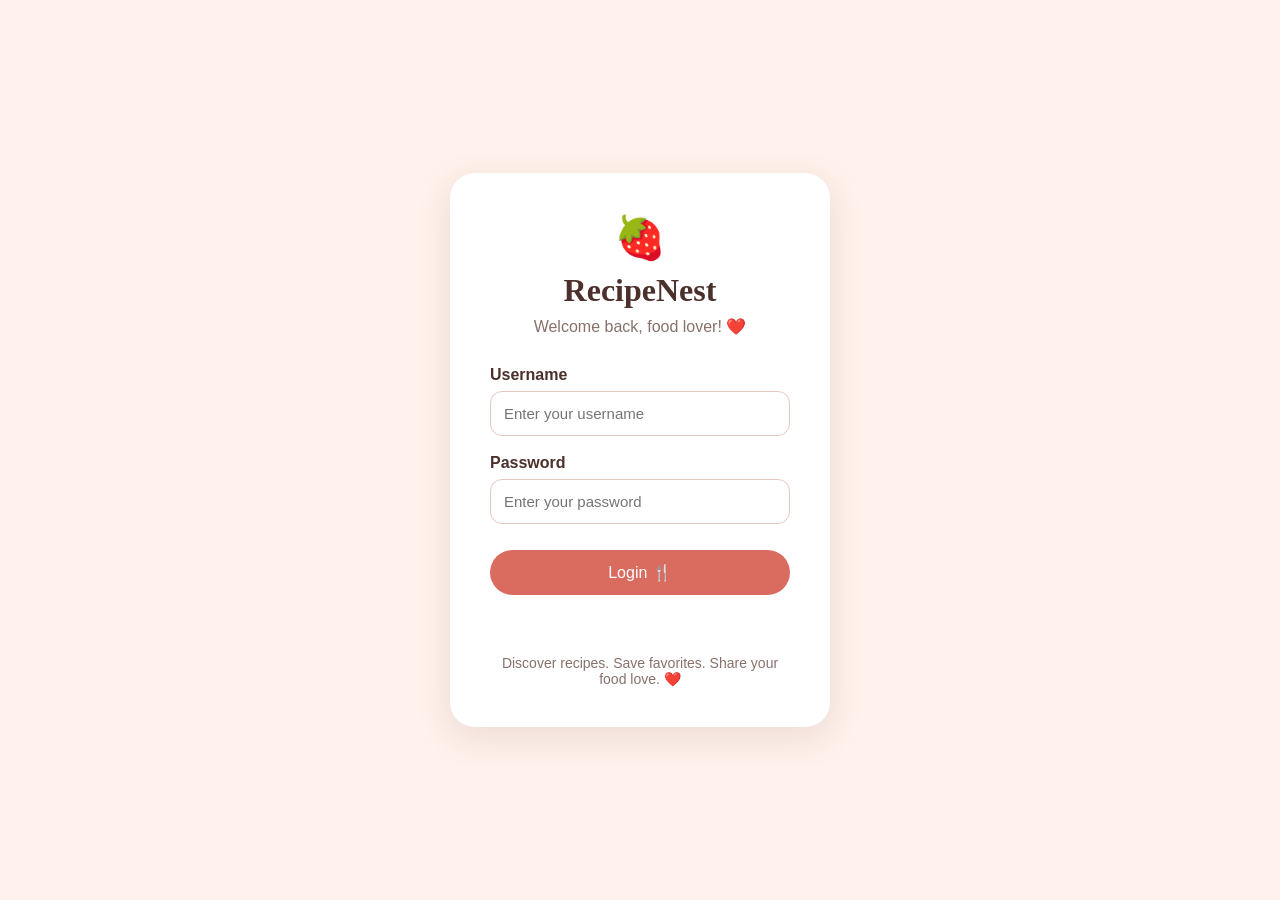
==== commit 49fbcdad: "Add files via upload" ====
--- a/index.html
+++ b/index.html
@@ -1,3 +1,4 @@
+
 <!DOCTYPE html>
 <html lang="en">
 
@@ -5,639 +6,232 @@
     <meta charset="UTF-8">
     <meta name="viewport" content="width=device-width, initial-scale=1.0">
 
-    <title>RecipeNest</title>
-
-    <link rel="stylesheet" href="style.css">
+    <title>RecipeNest - Login</title>
+
+    <style>
+        * {
+            margin: 0;
+            padding: 0;
+            box-sizing: border-box;
+        }
+
+        body {
+            min-height: 100vh;
+            display: flex;
+            justify-content: center;
+            align-items: center;
+            background: #fff1eb;
+            font-family: Arial, sans-serif;
+        }
+
+        .login-container {
+            width: 380px;
+            background: white;
+            padding: 40px;
+            border-radius: 25px;
+            box-shadow: 0 10px 35px rgba(100, 60, 50, 0.12);
+            text-align: center;
+        }
+
+        .logo {
+            font-size: 42px;
+            margin-bottom: 10px;
+        }
+
+        h1 {
+            font-family: Georgia, serif;
+            color: #4b302b;
+            margin-bottom: 8px;
+        }
+
+        .welcome {
+            color: #88716a;
+            margin-bottom: 30px;
+        }
+
+        .input-box {
+            text-align: left;
+            margin-bottom: 18px;
+        }
+
+        .input-box label {
+            display: block;
+            margin-bottom: 7px;
+            color: #4b302b;
+            font-weight: bold;
+        }
+
+        .input-box input {
+            width: 100%;
+            padding: 13px;
+            border: 1px solid #e5c8bd;
+            border-radius: 12px;
+            outline: none;
+            font-size: 15px;
+        }
+
+        .input-box input:focus {
+            border-color: #d96b5f;
+        }
+
+        .login-btn {
+            width: 100%;
+            padding: 13px;
+            border: none;
+            border-radius: 25px;
+            background: #d96b5f;
+            color: white;
+            font-size: 16px;
+            cursor: pointer;
+            margin-top: 8px;
+        }
+
+        .login-btn:hover {
+            background: #b94f45;
+        }
+
+        .message {
+            margin-top: 18px;
+            color: #c96b6b;
+            font-size: 14px;
+            min-height: 20px;
+        }
+
+        .signup-text {
+            margin-top: 22px;
+            color: #88716a;
+            font-size: 14px;
+        }
+    </style>
 </head>
 
 <body>
 
-    <!-- HEADER -->
-
-    <header>
-
-        <div class="logo">
-            🍓 RecipeNest
-        </div>
-
-        <nav>
-
-            <a href="#">Home</a>
-
-            <a href="#recipes">Recipes</a>
-
-            <a href="#categories">Categories</a>
-
-            <a href="#" id="favoritesLink">
-                Favorites ❤️
-            </a>
-
-            <a href="community.html">
-                Food Lovers ❤️
-            </a>
-
-        </nav>
-
-    </header>
-
-
-    <!-- HERO SECTION -->
-
-    <section class="hero">
-
-        <div class="hero-content">
-
-            <h1>
-                Your little nest of delicious recipes.
-            </h1>
-
-            <p>
-                Discover delicious recipes, save your favorites,
-                and find something tasty to cook today. ❤️
-            </p>
-
-
-            <!-- SEARCH -->
-
-            <div class="search-box">
+    <div class="login-container">
+
+        <div class="logo">🍓</div>
+
+        <h1>RecipeNest</h1>
+
+        <p class="welcome">
+            Welcome back, food lover! ❤️
+        </p>
+
+        <form id="loginForm">
+
+            <div class="input-box">
+
+                <label for="username">
+                    Username
+                </label>
 
                 <input
                     type="text"
-                    placeholder="Search for a recipe..."
-                >
-
-                <button>
-                    Search 🔎
-                </button>
+                    id="username"
+                    placeholder="Enter your username"
+                    required>
 
             </div>
 
-        </div>
-
-    </section>
-
-
-    <!-- CATEGORIES -->
-
-    <section class="categories" id="categories">
-
-        <h2>
-            Explore Categories
-        </h2>
-
-
-        <div class="category-grid">
-
-
-            <!-- BREAKFAST -->
-
-            <div class="category-card">
-
-                <div class="category-icon">
-                    🍳
-                </div>
-
-                <h3>
-                    Breakfast
-                </h3>
-
-                <p>
-                    Start your day with something delicious.
-                </p>
+
+            <div class="input-box">
+
+                <label for="password">
+                    Password
+                </label>
+
+                <input
+                    type="password"
+                    id="password"
+                    placeholder="Enter your password"
+                    required>
 
             </div>
 
 
-            <!-- PASTA -->
-
-            <div class="category-card">
-
-                <div class="category-icon">
-                    🍝
-                </div>
-
-                <h3>
-                    Pasta
-                </h3>
-
-                <p>
-                    Creamy and delicious pasta recipes.
-                </p>
-
-            </div>
-
-
-            <!-- PIZZA -->
-
-            <div class="category-card">
-
-                <div class="category-icon">
-                    🍕
-                </div>
-
-                <h3>
-                    Pizza
-                </h3>
-
-                <p>
-                    Cheesy pizzas for every mood.
-                </p>
-
-            </div>
-
-
-            <!-- DESSERTS -->
-
-            <div class="category-card">
-
-                <div class="category-icon">
-                    🍰
-                </div>
-
-                <h3>
-                    Desserts
-                </h3>
-
-                <p>
-                    Sweet treats and delicious cakes.
-                </p>
-
-            </div>
-
-
-            <!-- HEALTHY -->
-
-            <div class="category-card">
-
-                <div class="category-icon">
-                    🥗
-                </div>
-
-                <h3>
-                    Healthy
-                </h3>
-
-                <p>
-                    Fresh and healthy food ideas.
-                </p>
-
-            </div>
-
-
-            <!-- DRINKS -->
-
-            <div class="category-card">
-
-                <div class="category-icon">
-                    🥤
-                </div>
-
-                <h3>
-                    Drinks
-                </h3>
-
-                <p>
-                    Refreshing drinks for every occasion.
-                </p>
-
-            </div>
-
-        </div>
-
-    </section>
-
-
-    <!-- RECIPES -->
-
-    <section class="recipes" id="recipes">
-
-        <h2>
-            Popular Recipes
-        </h2>
-
-
-        <div class="recipe-grid">
-
-
-            <!-- CREAMY PASTA -->
-
-            <div class="recipe-card">
-
-                <div class="recipe-image">
-                    🍝
-                </div>
-
-                <h3>
-                    Creamy Pasta
-                </h3>
-
-                <p>
-                    Creamy pasta with cheese, garlic and herbs.
-                </p>
-
-                <button>
-                    View Recipe
-                </button>
-
-                <button class="favorite-btn">
-                    ❤️ Favorite
-                </button>
-
-                <button class="like-btn">
-                    ❤️ Like
-                </button>
-
-            </div>
-
-
-            <!-- CHEESY PIZZA -->
-
-            <div class="recipe-card">
-
-                <div class="recipe-image">
-                    🍕
-                </div>
-
-                <h3>
-                    Cheesy Pizza
-                </h3>
-
-                <p>
-                    Delicious cheesy pizza with fresh vegetables.
-                </p>
-
-                <button>
-                    View Recipe
-                </button>
-
-                <button class="favorite-btn">
-                    ❤️ Favorite
-                </button>
-
-                <button class="like-btn">
-                    ❤️ Like
-                </button>
-
-            </div>
-
-
-            <!-- STRAWBERRY CAKE -->
-
-            <div class="recipe-card">
-
-                <div class="recipe-image">
-                    🍰
-                </div>
-
-                <h3>
-                    Strawberry Cake
-                </h3>
-
-                <p>
-                    Soft strawberry cake with a creamy topping.
-                </p>
-
-                <button>
-                    View Recipe
-                </button>
-
-                <button class="favorite-btn">
-                    ❤️ Favorite
-                </button>
-
-                <button class="like-btn">
-                    ❤️ Like
-                </button>
-
-            </div>
-
-
-            <!-- FRESH SALAD -->
-
-            <div class="recipe-card">
-
-                <div class="recipe-image">
-                    🥗
-                </div>
-
-                <h3>
-                    Fresh Salad
-                </h3>
-
-                <p>
-                    Fresh and healthy salad with colourful vegetables.
-                </p>
-
-                <button>
-                    View Recipe
-                </button>
-
-                <button class="favorite-btn">
-                    ❤️ Favorite
-                </button>
-
-                <button class="like-btn">
-                    ❤️ Like
-                </button>
-
-            </div>
-
-
-            <!-- CHICKEN BIRYANI -->
-
-            <div class="recipe-card">
-
-                <div class="recipe-image">
-                    🍛
-                </div>
-
-                <h3>
-                    Chicken Biryani
-                </h3>
-
-                <p>
-                    Aromatic chicken biryani with delicious spices.
-                </p>
-
-                <button>
-                    View Recipe
-                </button>
-
-                <button class="favorite-btn">
-                    ❤️ Favorite
-                </button>
-
-                <button class="like-btn">
-                    ❤️ Like
-                </button>
-
-            </div>
-
-
-            <!-- VEG NOODLES -->
-
-            <div class="recipe-card">
-
-                <div class="recipe-image">
-                    🍜
-                </div>
-
-                <h3>
-                    Veg Noodles
-                </h3>
-
-                <p>
-                    Tasty noodles tossed with fresh vegetables.
-                </p>
-
-                <button>
-                    View Recipe
-                </button>
-
-                <button class="favorite-btn">
-                    ❤️ Favorite
-                </button>
-
-                <button class="like-btn">
-                    ❤️ Like
-                </button>
-
-            </div>
-
-
-            <!-- CHEESY BURGER -->
-
-            <div class="recipe-card">
-
-                <div class="recipe-image">
-                    🍔
-                </div>
-
-                <h3>
-                    Cheesy Burger
-                </h3>
-
-                <p>
-                    Juicy burger with melted cheese and fresh vegetables.
-                </p>
-
-                <button>
-                    View Recipe
-                </button>
-
-                <button class="favorite-btn">
-                    ❤️ Favorite
-                </button>
-
-                <button class="like-btn">
-                    ❤️ Like
-                </button>
-
-            </div>
-
-
-            <!-- CHICKEN PIZZA -->
-
-            <div class="recipe-card">
-
-                <div class="recipe-image">
-                    🍕
-                </div>
-
-                <h3>
-                    Chicken Pizza
-                </h3>
-
-                <p>
-                    Delicious pizza topped with chicken and cheese.
-                </p>
-
-                <button>
-                    View Recipe
-                </button>
-
-                <button class="favorite-btn">
-                    ❤️ Favorite
-                </button>
-
-                <button class="like-btn">
-                    ❤️ Like
-                </button>
-
-            </div>
-
-
-            <!-- FLUFFY PANCAKES -->
-
-            <div class="recipe-card">
-
-                <div class="recipe-image">
-                    🥞
-                </div>
-
-                <h3>
-                    Fluffy Pancakes
-                </h3>
-
-                <p>
-                    Soft and fluffy pancakes served with syrup and fruits.
-                </p>
-
-                <button>
-                    View Recipe
-                </button>
-
-                <button class="favorite-btn">
-                    ❤️ Favorite
-                </button>
-
-                <button class="like-btn">
-                    ❤️ Like
-                </button>
-
-            </div>
-
-
-            <!-- CHICKEN NOODLES -->
-
-            <div class="recipe-card">
-
-                <div class="recipe-image">
-                    🍜
-                </div>
-
-                <h3>
-                    Chicken Noodles
-                </h3>
-
-                <p>
-                    Hot noodles tossed with chicken and vegetables.
-                </p>
-
-                <button>
-                    View Recipe
-                </button>
-
-                <button class="favorite-btn">
-                    ❤️ Favorite
-                </button>
-
-                <button class="like-btn">
-                    ❤️ Like
-                </button>
-
-            </div>
-
-
-            <!-- CHOCOLATE CAKE -->
-
-            <div class="recipe-card">
-
-                <div class="recipe-image">
-                    🍫
-                </div>
-
-                <h3>
-                    Chocolate Cake
-                </h3>
-
-                <p>
-                    Rich and moist chocolate cake with creamy topping.
-                </p>
-
-                <button>
-                    View Recipe
-                </button>
-
-                <button class="favorite-btn">
-                    ❤️ Favorite
-                </button>
-
-                <button class="like-btn">
-                    ❤️ Like
-                </button>
-
-            </div>
-
-
-            <!-- FRESH LEMONADE -->
-
-            <div class="recipe-card">
-
-                <div class="recipe-image">
-                    🥤
-                </div>
-
-                <h3>
-                    Fresh Lemonade
-                </h3>
-
-                <p>
-                    Refreshing lemonade made with fresh lemon and ice.
-                </p>
-
-                <button>
-                    View Recipe
-                </button>
-
-                <button class="favorite-btn">
-                    ❤️ Favorite
-                </button>
-
-                <button class="like-btn">
-                    ❤️ Like
-                </button>
-
-            </div>
-
-
-        </div>
-
-    </section>
-
-
-    <!-- FAVORITES -->
-
-    <section
-        class="favorites-section"
-        id="favoritesSection"
-    >
-
-        <h2>
-            ❤️ My Favorite Recipes
-        </h2>
-
-
-        <div id="favoriteRecipes">
-
-            <p class="no-favorites">
-                You haven't added any favorites yet.
-            </p>
-
-        </div>
-
-
-        <button id="clearFavorites">
-            🗑️ Clear Favorites
-        </button>
-
-    </section>
-
-
-    <!-- FOOTER -->
-
-    <footer>
-
-        <p>
-            Made with ❤️ by RecipeNest
+            <button
+                type="submit"
+                class="login-btn">
+
+                Login 🍴
+
+            </button>
+
+        </form>
+
+
+        <p id="message" class="message"></p>
+
+
+        <p class="signup-text">
+            Discover recipes. Save favorites.
+            Share your food love. ❤️
         </p>
 
-    </footer>
-
-
-    <!-- JAVASCRIPT -->
-
-    <script src="script.js"></script>
+    </div>
+
+
+    <script>
+
+        const loginForm =
+            document.getElementById("loginForm");
+
+        const message =
+            document.getElementById("message");
+
+
+        loginForm.addEventListener(
+            "submit",
+            function(event) {
+
+                event.preventDefault();
+
+
+                const username =
+                    document
+                    .getElementById("username")
+                    .value
+                    .trim();
+
+
+                const password =
+                    document
+                    .getElementById("password")
+                    .value
+                    .trim();
+
+
+                if (
+                    username !== "" &&
+                    password !== ""
+                ) {
+
+                    message.textContent =
+                        "Login successful! Opening RecipeNest... ❤️";
+
+
+                    setTimeout(
+                        function() {
+
+                            window.location.href =
+                                "home.html";
+
+                        },
+                        1000
+                    );
+
+
+                } else {
+
+                    message.textContent =
+                        "Please enter your username and password.";
+
+                }
+
+            }
+        );
+
+    </script>
 
 </body>
 
